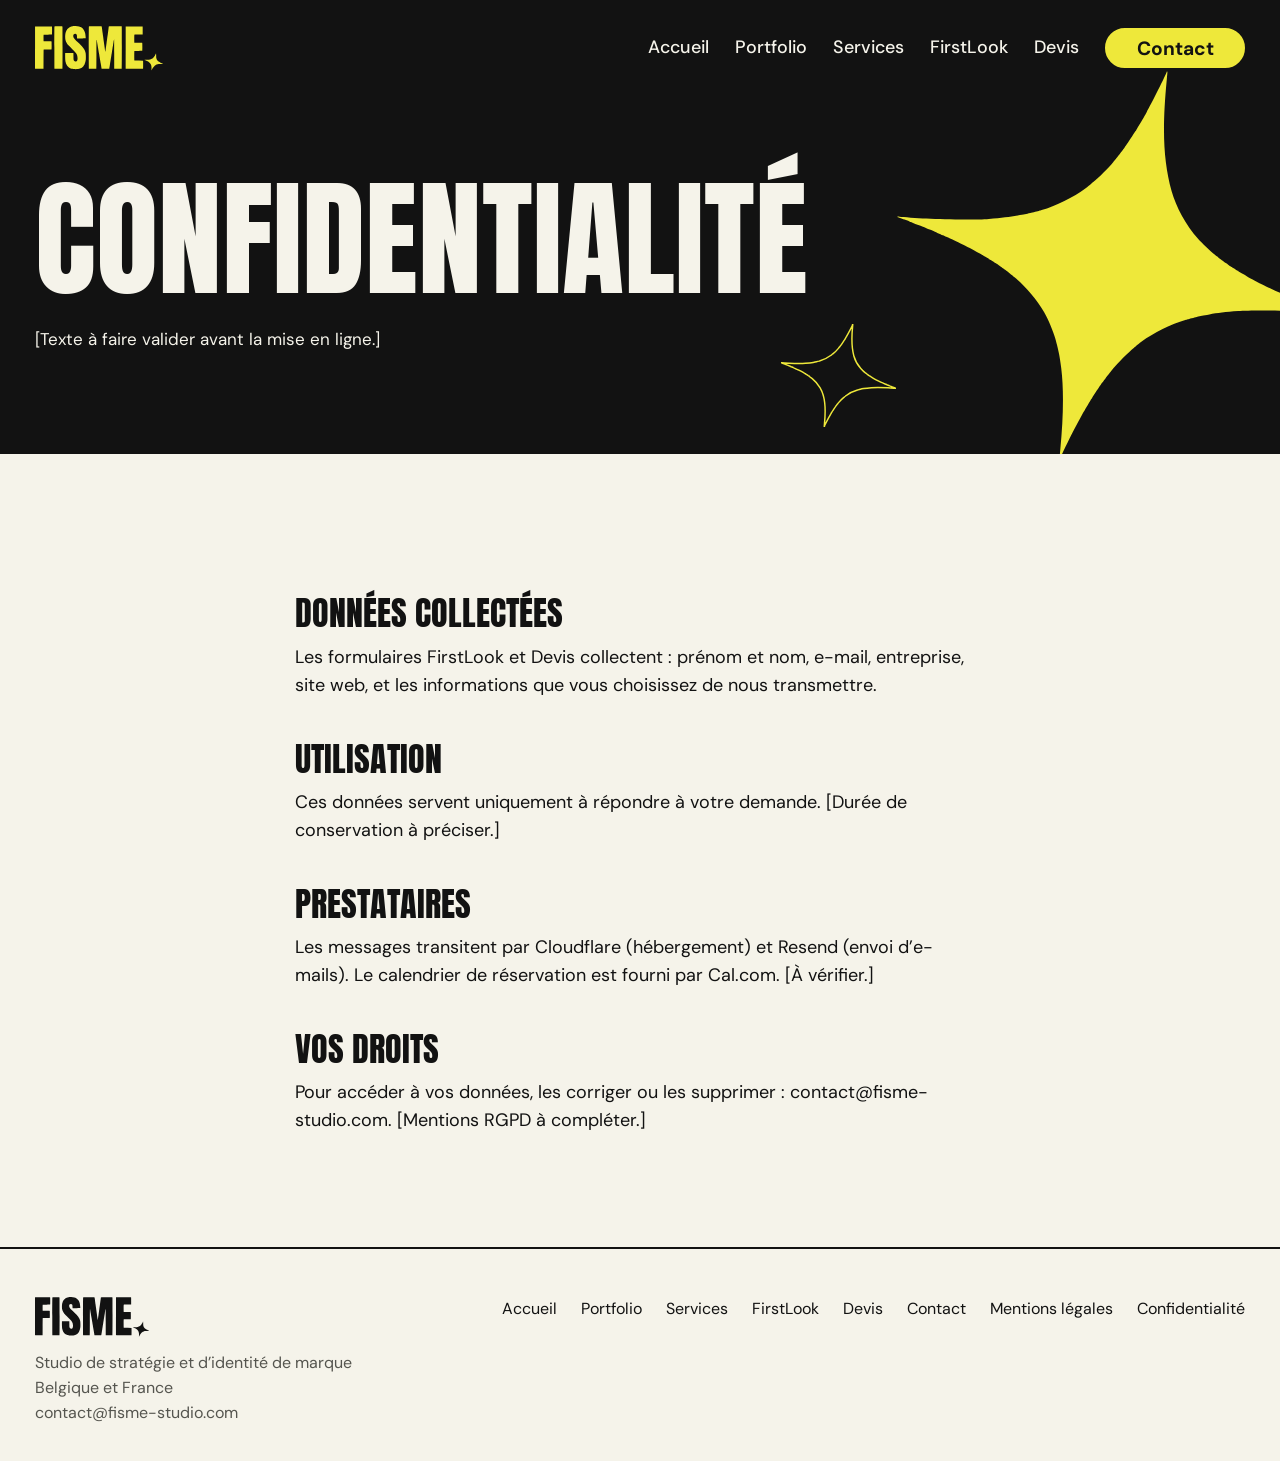
==== confidentialite.html @ 449c0d1a "force" ====
<!doctype html>
<html lang="fr">
<head>
<meta charset="utf-8">
<meta name="viewport" content="width=device-width, initial-scale=1">
<title>Confidentialité · FISME STUDIO</title>
<meta name="description" content="Politique de confidentialité de FISME STUDIO.">
<meta property="og:title" content="Confidentialité · FISME STUDIO"><meta property="og:description" content="Politique de confidentialité de FISME STUDIO."><meta property="og:type" content="website">
<link rel="icon" href="assets/star.svg" type="image/svg+xml">
<link rel="preconnect" href="https://fonts.googleapis.com"><link rel="preconnect" href="https://fonts.gstatic.com" crossorigin>
<link rel="stylesheet" href="https://fonts.googleapis.com/css2?family=Anton&family=DM+Sans:wght@400;500;700&display=swap">
<link rel="stylesheet" href="assets/styles.css">
<script>document.documentElement.className+=' js'</script>
</head>
<body class="">
<header class="ph"><img class="deco" src="assets/star.svg" alt=""><img class="deco deco2" src="assets/star-outline.svg" alt=""><div class="wrap"><nav aria-label="Navigation principale"><a href="index.html" aria-label="FISME, accueil"><svg class="lg" viewBox="0 0 362 126" role="img" aria-label="FISME" fill="currentColor"><path d="M121.0 121.1C129.3 120.2 135.2 116.2 138.7 109.3C138.8 109.1 139.1 108.5 139.3 108.1C140.2 106.5 141.4 102.8 141.9 100.2C143.1 94.3 143.1 94.1 143.1 86.4C143.1 78.2 142.7 75.7 140.9 70.9C140.5 69.9 140.2 68.9 140.1 68.6C140.0 68.3 139.7 67.8 139.5 67.5C139.2 67.1 139.0 66.7 139.0 66.5C139.0 66.0 136.1 61.8 134.2 59.6C132.3 57.3 125.6 50.6 120.6 45.9C113.4 39.1 109.0 34.3 109.0 33.0C109.0 32.9 108.8 32.4 108.5 32.0C107.3 29.7 107.3 25.5 108.7 23.9C111.0 21.1 115.8 21.3 117.4 24.3C117.9 25.3 117.9 25.8 118.1 30.1C118.2 33.4 118.4 34.9 118.6 35.1C119.1 35.4 142.2 35.2 142.5 34.8C143.0 34.4 142.0 24.7 141.1 20.7C140.3 16.8 138.1 12.0 136.3 9.6C134.5 7.2 129.3 3.0 128.3 3.0C128.1 3.0 127.6 2.8 127.1 2.5C126.6 2.2 126.0 2.0 125.8 2.0C125.6 2.0 124.9 1.8 124.1 1.5C119.2 -0.1 111.0 -0.5 105.6 0.6C103.8 0.9 101.9 1.4 101.5 1.6C101.0 1.8 100.0 2.2 99.3 2.5C98.5 2.8 97.6 3.2 97.3 3.5C96.9 3.7 96.2 4.2 95.6 4.6C93.9 5.7 91.6 7.9 90.6 9.4C90.1 10.2 89.6 10.9 89.5 11.0C89.1 11.3 87.3 15.2 87.0 16.4C86.8 17.1 86.6 17.7 86.5 17.9C86.4 18.0 86.0 19.6 85.6 21.4C84.6 26.2 84.6 34.9 85.6 38.6C86.2 41.1 87.2 43.9 87.8 45.1C88.2 45.9 88.6 46.5 88.9 47.3C89.1 47.6 89.4 48.1 89.6 48.3C89.8 48.4 90.0 48.7 90.0 48.9C90.0 49.2 92.2 52.2 94.1 54.4C94.8 55.2 99.7 60.1 104.9 65.4C113.8 74.3 117.0 77.9 117.0 79.0C117.0 79.2 117.2 79.7 117.5 80.0C117.8 80.3 118.0 80.8 118.0 81.1C118.0 81.3 118.2 81.8 118.4 82.2C118.8 83.2 119.8 89.1 119.7 91.2C119.7 95.0 118.5 98.4 117.0 99.0C113.8 100.2 111.6 99.8 110.0 97.7C108.4 95.6 108.2 94.3 108.2 84.9C108.2 80.3 108.2 76.5 108.0 76.3C107.9 76.1 105.4 76.0 96.4 76.1L84.9 76.1L84.8 82.4C84.7 92.6 85.2 98.6 86.5 102.6C86.8 103.5 87.0 104.3 87.0 104.6C87.0 104.8 87.2 105.4 87.5 105.9C87.8 106.4 88.0 107.0 88.0 107.1C88.0 107.4 88.8 108.9 90.1 111.1C91.1 112.6 94.0 115.7 95.4 116.5C95.9 116.8 96.6 117.3 96.9 117.5C97.2 117.7 98.0 118.2 98.8 118.5C99.5 118.8 100.6 119.3 101.1 119.5C101.7 119.8 102.7 120.0 103.4 120.1C104.2 120.2 104.8 120.4 104.9 120.5C104.9 120.6 106.1 120.8 107.4 121.0C108.8 121.1 110.2 121.3 110.6 121.3C112.5 121.6 118.4 121.5 121.0 121.1ZM24.0 93.6C24.1 78.9 24.2 66.7 24.3 66.6C24.5 66.3 26.9 66.2 35.0 66.2C41.2 66.2 45.7 66.2 46.1 66.0C46.8 65.8 46.8 65.8 46.8 55.0C46.8 44.6 46.7 44.2 46.3 43.8C45.8 43.3 45.4 43.2 35.2 43.2C27.3 43.2 24.5 43.2 24.3 43.0C23.9 42.6 23.9 25.5 24.3 24.7C24.5 24.3 24.9 24.3 35.8 24.3C43.1 24.3 47.2 24.2 47.5 24.0C48.0 23.7 48.0 23.4 48.0 12.6C48.0 3.6 47.9 1.5 47.7 1.3C47.4 1.1 41.0 1.0 23.7 1.1L0.1 1.1L0.1 60.2C0.0 92.8 0.0 119.6 0.1 119.9C0.3 120.5 0.3 120.5 12.1 120.4L23.9 120.4L24.0 93.6ZM77.2 120.2C77.4 120.0 77.5 106.4 77.5 60.7C77.5 2.4 77.5 1.5 77.0 1.3C76.4 0.9 55.6 0.9 55.0 1.3C54.5 1.5 54.5 2.4 54.5 60.7C54.5 106.4 54.6 120.0 54.8 120.2C55.2 120.6 76.8 120.6 77.2 120.2ZM172.5 120.2C172.7 119.9 172.8 108.6 172.8 79.6C172.9 38.6 172.9 37.2 173.7 39.4C173.9 39.7 174.0 40.5 174.0 41.1C174.0 41.7 174.2 43.0 174.4 44.1C174.6 45.2 174.8 46.5 174.9 47.0C175.0 47.5 175.2 49.1 175.5 50.5C175.9 53.0 176.5 56.0 177.5 62.3C178.9 70.5 179.8 75.7 180.5 79.6C180.8 81.0 181.0 82.8 181.1 83.6C181.2 84.5 181.4 85.5 181.5 85.9C181.6 86.3 181.9 87.8 182.1 89.2C182.6 92.7 182.9 94.6 183.5 97.6C183.8 99.0 184.0 100.5 184.1 101.0C184.1 101.5 184.4 102.8 184.6 104.0C184.8 105.2 185.2 107.5 185.5 109.2C185.8 111.0 186.2 113.6 186.5 115.1C186.8 116.6 187.0 118.2 187.0 118.7C187.0 120.5 186.8 120.5 198.2 120.5C209.6 120.5 208.8 120.6 209.1 118.6C209.3 117.4 209.7 114.9 210.4 110.8C210.6 109.6 210.9 107.5 211.1 106.1C211.3 104.8 211.7 102.3 212.0 100.6C212.3 99.0 212.6 96.5 212.9 95.1C213.3 92.5 213.7 89.5 214.5 85.1C214.8 83.6 215.1 81.5 215.2 80.5C215.4 79.5 215.7 77.3 216.0 75.8C216.2 74.2 216.6 71.6 216.8 70.1C217.1 68.6 217.4 66.9 217.5 66.4C217.6 65.8 217.8 64.7 217.9 64.0C218.0 63.2 218.2 61.4 218.5 60.0C218.8 58.6 219.1 56.5 219.3 55.5C219.4 54.5 219.7 52.5 219.9 51.1C220.1 49.8 220.3 48.2 220.5 47.6C220.6 47.1 220.8 45.5 221.0 44.1C221.2 42.8 221.4 41.5 221.5 41.3C221.6 41.0 221.8 40.1 222.0 39.1C222.2 38.1 222.4 37.3 222.5 37.3C222.7 37.2 222.8 55.8 222.8 78.6C222.8 110.4 222.8 120.0 223.0 120.2C223.5 120.6 243.5 120.6 243.9 120.2C244.4 119.8 244.4 1.7 244.0 1.3C243.7 1.1 239.4 1.0 226.0 1.0C205.5 1.0 207.7 0.6 207.2 4.3C207.1 5.4 206.8 7.5 206.6 8.9C206.4 10.2 206.2 12.3 206.0 13.5C205.9 14.7 205.6 16.3 205.5 17.1C205.3 17.9 205.1 19.9 204.9 21.5C204.7 23.1 204.4 25.2 204.3 26.2C203.7 30.2 203.1 34.0 202.7 37.0C202.6 38.2 202.3 40.6 202.0 42.5C201.7 44.4 201.4 46.8 201.3 47.9C201.1 49.0 200.9 50.7 200.7 51.8C200.6 52.8 200.3 54.9 200.1 56.4C199.9 57.9 199.7 59.7 199.5 60.4C199.4 61.1 199.1 62.7 199.0 64.1C198.7 66.9 198.1 71.0 197.8 71.6C197.4 72.7 197.0 71.6 197.0 69.5C197.0 68.7 196.9 67.6 196.8 66.9C196.6 66.2 196.4 64.6 196.3 63.4C196.1 62.1 195.8 60.0 195.6 58.7C195.4 57.4 195.1 55.1 194.9 53.6C194.1 47.6 194.0 46.5 193.5 43.5C193.1 40.6 192.9 39.3 192.2 34.1C192.1 33.0 191.8 30.7 191.5 29.0C191.2 27.3 190.9 25.0 190.8 23.9C190.1 18.4 189.9 17.4 189.5 14.6C189.2 13.0 189.0 10.7 188.9 9.6C188.8 8.5 188.6 7.4 188.5 7.1C188.4 6.8 188.2 5.5 188.1 4.2C187.8 0.6 189.9 1.0 169.5 1.0C159.9 1.0 151.9 1.1 151.6 1.2C151.1 1.4 151.0 119.7 151.6 120.2C152.0 120.7 172.1 120.6 172.5 120.2ZM304.0 120.2C304.2 119.9 304.2 116.7 304.2 108.6L304.1 97.4L292.0 97.2C285.3 97.2 279.7 97.0 279.6 96.9C279.1 96.6 279.1 70.7 279.6 70.3C279.8 70.1 282.6 70.0 290.6 70.0C298.7 70.0 301.5 69.9 301.7 69.7C302.1 69.3 302.1 48.5 301.7 47.7C301.5 47.3 301.1 47.2 290.7 47.2C282.6 47.2 279.8 47.2 279.6 47.0C279.1 46.5 279.1 24.6 279.6 24.3C279.7 24.2 285.1 24.1 291.4 24.0L302.9 23.9L302.9 12.7C303.0 3.5 302.9 1.5 302.7 1.3C302.4 1.1 296.1 1.0 278.7 1.1L255.1 1.1L255.1 60.2C255.0 92.8 255.0 119.6 255.1 119.9C255.3 120.5 255.3 120.5 279.5 120.5C299.6 120.5 303.7 120.4 304.0 120.2Z"/><path class="pt" d="M327.8 124.2C327.8 124.0 328.0 123.6 328.4 123.3C328.7 123.0 329.0 122.6 329.0 122.5C329.0 122.2 331.2 118.3 331.5 118.0C331.6 117.9 332.0 117.3 332.5 116.5C333.6 114.7 337.6 110.7 338.9 110.1C339.4 109.8 340.1 109.5 340.4 109.3C341.8 108.5 343.0 108.1 344.0 107.9C344.6 107.8 345.6 107.6 346.2 107.3C347.1 107.1 348.7 107.0 353.5 107.0C361.3 107.0 361.8 106.8 358.1 105.6C356.9 105.2 355.6 104.7 355.3 104.4C355.0 104.2 354.5 104.0 354.3 104.0C354.1 104.0 353.7 103.8 353.3 103.5C353.0 103.2 352.5 103.0 352.4 103.0C352.0 103.0 351.4 102.6 348.9 100.9C346.1 99.1 342.0 94.2 342.0 92.8C342.0 92.6 341.8 91.8 341.5 90.9C341.0 89.5 340.9 88.8 340.9 83.4C340.8 79.2 340.7 77.4 340.5 77.3C340.4 77.3 340.2 77.4 340.1 77.7C339.8 78.6 337.8 82.8 337.5 83.0C337.4 83.1 337.0 83.8 336.5 84.6C336.1 85.4 335.6 86.0 335.5 86.0C335.4 86.0 335.2 86.2 335.1 86.4C334.8 87.3 330.0 92.0 329.4 92.0C329.3 92.0 328.9 92.2 328.6 92.4C327.7 93.0 326.7 93.4 324.0 94.2C322.0 94.8 321.4 94.8 315.1 95.0C309.4 95.1 308.4 95.2 308.4 95.5C308.4 95.7 308.7 95.9 309.3 96.0C309.7 96.1 310.5 96.3 310.9 96.5C311.3 96.8 312.4 97.3 313.4 97.6C314.4 98.0 315.4 98.5 315.5 98.7C315.7 98.8 316.0 99.0 316.2 99.0C316.5 99.0 316.9 99.2 317.1 99.5C317.4 99.8 317.7 100.0 317.8 100.0C318.9 100.0 324.1 104.8 325.1 106.9C325.3 107.1 325.5 107.6 325.7 107.9C327.1 110.4 327.9 115.0 327.7 119.8C327.6 121.8 327.5 123.6 327.4 123.9C327.3 124.3 327.3 124.5 327.5 124.5C327.6 124.5 327.8 124.4 327.8 124.2Z"/></svg></a><button class="mb" aria-expanded="false" aria-controls="mn">Menu</button><ul id="mn"><li><a href="index.html">Accueil</a></li><li><a href="portfolio.html">Portfolio</a></li><li><a href="services.html">Services</a></li><li><a href="firstlook.html">FirstLook</a></li><li><a href="devis.html">Devis</a></li><li><a class="btn" href="contact.html">Contact</a></li></ul></nav><h1>Confidentialité</h1><p class="lead">[Texte à faire valider avant la mise en ligne.]</p></div></header><main><section class="s"><div class="wrap prose"><h2>Données collectées</h2><p>Les formulaires FirstLook et Devis collectent : prénom et nom, e-mail, entreprise, site web, et les informations que vous choisissez de nous transmettre.</p><h2>Utilisation</h2><p>Ces données servent uniquement à répondre à votre demande. [Durée de conservation à préciser.]</p><h2>Prestataires</h2><p>Les messages transitent par Cloudflare (hébergement) et Resend (envoi d’e-mails). Le calendrier de réservation est fourni par Cal.com. [À vérifier.]</p><h2>Vos droits</h2><p>Pour accéder à vos données, les corriger ou les supprimer : contact@fisme-studio.com. [Mentions RGPD à compléter.]</p></div></section></main>
<footer><div class="wrap"><div class="fr"><div><svg class="lg" viewBox="0 0 362 126" role="img" aria-label="FISME" fill="currentColor"><path d="M121.0 121.1C129.3 120.2 135.2 116.2 138.7 109.3C138.8 109.1 139.1 108.5 139.3 108.1C140.2 106.5 141.4 102.8 141.9 100.2C143.1 94.3 143.1 94.1 143.1 86.4C143.1 78.2 142.7 75.7 140.9 70.9C140.5 69.9 140.2 68.9 140.1 68.6C140.0 68.3 139.7 67.8 139.5 67.5C139.2 67.1 139.0 66.7 139.0 66.5C139.0 66.0 136.1 61.8 134.2 59.6C132.3 57.3 125.6 50.6 120.6 45.9C113.4 39.1 109.0 34.3 109.0 33.0C109.0 32.9 108.8 32.4 108.5 32.0C107.3 29.7 107.3 25.5 108.7 23.9C111.0 21.1 115.8 21.3 117.4 24.3C117.9 25.3 117.9 25.8 118.1 30.1C118.2 33.4 118.4 34.9 118.6 35.1C119.1 35.4 142.2 35.2 142.5 34.8C143.0 34.4 142.0 24.7 141.1 20.7C140.3 16.8 138.1 12.0 136.3 9.6C134.5 7.2 129.3 3.0 128.3 3.0C128.1 3.0 127.6 2.8 127.1 2.5C126.6 2.2 126.0 2.0 125.8 2.0C125.6 2.0 124.9 1.8 124.1 1.5C119.2 -0.1 111.0 -0.5 105.6 0.6C103.8 0.9 101.9 1.4 101.5 1.6C101.0 1.8 100.0 2.2 99.3 2.5C98.5 2.8 97.6 3.2 97.3 3.5C96.9 3.7 96.2 4.2 95.6 4.6C93.9 5.7 91.6 7.9 90.6 9.4C90.1 10.2 89.6 10.9 89.5 11.0C89.1 11.3 87.3 15.2 87.0 16.4C86.8 17.1 86.6 17.7 86.5 17.9C86.4 18.0 86.0 19.6 85.6 21.4C84.6 26.2 84.6 34.9 85.6 38.6C86.2 41.1 87.2 43.9 87.8 45.1C88.2 45.9 88.6 46.5 88.9 47.3C89.1 47.6 89.4 48.1 89.6 48.3C89.8 48.4 90.0 48.7 90.0 48.9C90.0 49.2 92.2 52.2 94.1 54.4C94.8 55.2 99.7 60.1 104.9 65.4C113.8 74.3 117.0 77.9 117.0 79.0C117.0 79.2 117.2 79.7 117.5 80.0C117.8 80.3 118.0 80.8 118.0 81.1C118.0 81.3 118.2 81.8 118.4 82.2C118.8 83.2 119.8 89.1 119.7 91.2C119.7 95.0 118.5 98.4 117.0 99.0C113.8 100.2 111.6 99.8 110.0 97.7C108.4 95.6 108.2 94.3 108.2 84.9C108.2 80.3 108.2 76.5 108.0 76.3C107.9 76.1 105.4 76.0 96.4 76.1L84.9 76.1L84.8 82.4C84.7 92.6 85.2 98.6 86.5 102.6C86.8 103.5 87.0 104.3 87.0 104.6C87.0 104.8 87.2 105.4 87.5 105.9C87.8 106.4 88.0 107.0 88.0 107.1C88.0 107.4 88.8 108.9 90.1 111.1C91.1 112.6 94.0 115.7 95.4 116.5C95.9 116.8 96.6 117.3 96.9 117.5C97.2 117.7 98.0 118.2 98.8 118.5C99.5 118.8 100.6 119.3 101.1 119.5C101.7 119.8 102.7 120.0 103.4 120.1C104.2 120.2 104.8 120.4 104.9 120.5C104.9 120.6 106.1 120.8 107.4 121.0C108.8 121.1 110.2 121.3 110.6 121.3C112.5 121.6 118.4 121.5 121.0 121.1ZM24.0 93.6C24.1 78.9 24.2 66.7 24.3 66.6C24.5 66.3 26.9 66.2 35.0 66.2C41.2 66.2 45.7 66.2 46.1 66.0C46.8 65.8 46.8 65.8 46.8 55.0C46.8 44.6 46.7 44.2 46.3 43.8C45.8 43.3 45.4 43.2 35.2 43.2C27.3 43.2 24.5 43.2 24.3 43.0C23.9 42.6 23.9 25.5 24.3 24.7C24.5 24.3 24.9 24.3 35.8 24.3C43.1 24.3 47.2 24.2 47.5 24.0C48.0 23.7 48.0 23.4 48.0 12.6C48.0 3.6 47.9 1.5 47.7 1.3C47.4 1.1 41.0 1.0 23.7 1.1L0.1 1.1L0.1 60.2C0.0 92.8 0.0 119.6 0.1 119.9C0.3 120.5 0.3 120.5 12.1 120.4L23.9 120.4L24.0 93.6ZM77.2 120.2C77.4 120.0 77.5 106.4 77.5 60.7C77.5 2.4 77.5 1.5 77.0 1.3C76.4 0.9 55.6 0.9 55.0 1.3C54.5 1.5 54.5 2.4 54.5 60.7C54.5 106.4 54.6 120.0 54.8 120.2C55.2 120.6 76.8 120.6 77.2 120.2ZM172.5 120.2C172.7 119.9 172.8 108.6 172.8 79.6C172.9 38.6 172.9 37.2 173.7 39.4C173.9 39.7 174.0 40.5 174.0 41.1C174.0 41.7 174.2 43.0 174.4 44.1C174.6 45.2 174.8 46.5 174.9 47.0C175.0 47.5 175.2 49.1 175.5 50.5C175.9 53.0 176.5 56.0 177.5 62.3C178.9 70.5 179.8 75.7 180.5 79.6C180.8 81.0 181.0 82.8 181.1 83.6C181.2 84.5 181.4 85.5 181.5 85.9C181.6 86.3 181.9 87.8 182.1 89.2C182.6 92.7 182.9 94.6 183.5 97.6C183.8 99.0 184.0 100.5 184.1 101.0C184.1 101.5 184.4 102.8 184.6 104.0C184.8 105.2 185.2 107.5 185.5 109.2C185.8 111.0 186.2 113.6 186.5 115.1C186.8 116.6 187.0 118.2 187.0 118.7C187.0 120.5 186.8 120.5 198.2 120.5C209.6 120.5 208.8 120.6 209.1 118.6C209.3 117.4 209.7 114.9 210.4 110.8C210.6 109.6 210.9 107.5 211.1 106.1C211.3 104.8 211.7 102.3 212.0 100.6C212.3 99.0 212.6 96.5 212.9 95.1C213.3 92.5 213.7 89.5 214.5 85.1C214.8 83.6 215.1 81.5 215.2 80.5C215.4 79.5 215.7 77.3 216.0 75.8C216.2 74.2 216.6 71.6 216.8 70.1C217.1 68.6 217.4 66.9 217.5 66.4C217.6 65.8 217.8 64.7 217.9 64.0C218.0 63.2 218.2 61.4 218.5 60.0C218.8 58.6 219.1 56.5 219.3 55.5C219.4 54.5 219.7 52.5 219.9 51.1C220.1 49.8 220.3 48.2 220.5 47.6C220.6 47.1 220.8 45.5 221.0 44.1C221.2 42.8 221.4 41.5 221.5 41.3C221.6 41.0 221.8 40.1 222.0 39.1C222.2 38.1 222.4 37.3 222.5 37.3C222.7 37.2 222.8 55.8 222.8 78.6C222.8 110.4 222.8 120.0 223.0 120.2C223.5 120.6 243.5 120.6 243.9 120.2C244.4 119.8 244.4 1.7 244.0 1.3C243.7 1.1 239.4 1.0 226.0 1.0C205.5 1.0 207.7 0.6 207.2 4.3C207.1 5.4 206.8 7.5 206.6 8.9C206.4 10.2 206.2 12.3 206.0 13.5C205.9 14.7 205.6 16.3 205.5 17.1C205.3 17.9 205.1 19.9 204.9 21.5C204.7 23.1 204.4 25.2 204.3 26.2C203.7 30.2 203.1 34.0 202.7 37.0C202.6 38.2 202.3 40.6 202.0 42.5C201.7 44.4 201.4 46.8 201.3 47.9C201.1 49.0 200.9 50.7 200.7 51.8C200.6 52.8 200.3 54.9 200.1 56.4C199.9 57.9 199.7 59.7 199.5 60.4C199.4 61.1 199.1 62.7 199.0 64.1C198.7 66.9 198.1 71.0 197.8 71.6C197.4 72.7 197.0 71.6 197.0 69.5C197.0 68.7 196.9 67.6 196.8 66.9C196.6 66.2 196.4 64.6 196.3 63.4C196.1 62.1 195.8 60.0 195.6 58.7C195.4 57.4 195.1 55.1 194.9 53.6C194.1 47.6 194.0 46.5 193.5 43.5C193.1 40.6 192.9 39.3 192.2 34.1C192.1 33.0 191.8 30.7 191.5 29.0C191.2 27.3 190.9 25.0 190.8 23.9C190.1 18.4 189.9 17.4 189.5 14.6C189.2 13.0 189.0 10.7 188.9 9.6C188.8 8.5 188.6 7.4 188.5 7.1C188.4 6.8 188.2 5.5 188.1 4.2C187.8 0.6 189.9 1.0 169.5 1.0C159.9 1.0 151.9 1.1 151.6 1.2C151.1 1.4 151.0 119.7 151.6 120.2C152.0 120.7 172.1 120.6 172.5 120.2ZM304.0 120.2C304.2 119.9 304.2 116.7 304.2 108.6L304.1 97.4L292.0 97.2C285.3 97.2 279.7 97.0 279.6 96.9C279.1 96.6 279.1 70.7 279.6 70.3C279.8 70.1 282.6 70.0 290.6 70.0C298.7 70.0 301.5 69.9 301.7 69.7C302.1 69.3 302.1 48.5 301.7 47.7C301.5 47.3 301.1 47.2 290.7 47.2C282.6 47.2 279.8 47.2 279.6 47.0C279.1 46.5 279.1 24.6 279.6 24.3C279.7 24.2 285.1 24.1 291.4 24.0L302.9 23.9L302.9 12.7C303.0 3.5 302.9 1.5 302.7 1.3C302.4 1.1 296.1 1.0 278.7 1.1L255.1 1.1L255.1 60.2C255.0 92.8 255.0 119.6 255.1 119.9C255.3 120.5 255.3 120.5 279.5 120.5C299.6 120.5 303.7 120.4 304.0 120.2Z"/><path class="pt" d="M327.8 124.2C327.8 124.0 328.0 123.6 328.4 123.3C328.7 123.0 329.0 122.6 329.0 122.5C329.0 122.2 331.2 118.3 331.5 118.0C331.6 117.9 332.0 117.3 332.5 116.5C333.6 114.7 337.6 110.7 338.9 110.1C339.4 109.8 340.1 109.5 340.4 109.3C341.8 108.5 343.0 108.1 344.0 107.9C344.6 107.8 345.6 107.6 346.2 107.3C347.1 107.1 348.7 107.0 353.5 107.0C361.3 107.0 361.8 106.8 358.1 105.6C356.9 105.2 355.6 104.7 355.3 104.4C355.0 104.2 354.5 104.0 354.3 104.0C354.1 104.0 353.7 103.8 353.3 103.5C353.0 103.2 352.5 103.0 352.4 103.0C352.0 103.0 351.4 102.6 348.9 100.9C346.1 99.1 342.0 94.2 342.0 92.8C342.0 92.6 341.8 91.8 341.5 90.9C341.0 89.5 340.9 88.8 340.9 83.4C340.8 79.2 340.7 77.4 340.5 77.3C340.4 77.3 340.2 77.4 340.1 77.7C339.8 78.6 337.8 82.8 337.5 83.0C337.4 83.1 337.0 83.8 336.5 84.6C336.1 85.4 335.6 86.0 335.5 86.0C335.4 86.0 335.2 86.2 335.1 86.4C334.8 87.3 330.0 92.0 329.4 92.0C329.3 92.0 328.9 92.2 328.6 92.4C327.7 93.0 326.7 93.4 324.0 94.2C322.0 94.8 321.4 94.8 315.1 95.0C309.4 95.1 308.4 95.2 308.4 95.5C308.4 95.7 308.7 95.9 309.3 96.0C309.7 96.1 310.5 96.3 310.9 96.5C311.3 96.8 312.4 97.3 313.4 97.6C314.4 98.0 315.4 98.5 315.5 98.7C315.7 98.8 316.0 99.0 316.2 99.0C316.5 99.0 316.9 99.2 317.1 99.5C317.4 99.8 317.7 100.0 317.8 100.0C318.9 100.0 324.1 104.8 325.1 106.9C325.3 107.1 325.5 107.6 325.7 107.9C327.1 110.4 327.9 115.0 327.7 119.8C327.6 121.8 327.5 123.6 327.4 123.9C327.3 124.3 327.3 124.5 327.5 124.5C327.6 124.5 327.8 124.4 327.8 124.2Z"/></svg><p class="mut" style="margin:14px 0 0">Studio de stratégie et d’identité de marque<br>Belgique et France<br><a href="mailto:contact@fisme-studio.com">contact@fisme-studio.com</a></p></div>
<ul><li><a href="index.html">Accueil</a></li><li><a href="portfolio.html">Portfolio</a></li><li><a href="services.html">Services</a></li><li><a href="firstlook.html">FirstLook</a></li><li><a href="devis.html">Devis</a></li><li><a href="contact.html">Contact</a></li><li><a href="mentions-legales.html">Mentions légales</a></li><li><a href="confidentialite.html">Confidentialité</a></li></ul></div></div></footer>
<script src="assets/main.js" defer></script>
</body>
</html>
---- assets/styles.css ----
/* FISME STUDIO — styles partagés. Couleurs et tailles : variables ci-dessous. */
:root{--bg:#F5F3EA;--fg:#121212;--ac:#EEE83A;--ink:#121212;--mut:#55554F;--card:#ECE9DD;--line:#121212;--pad:clamp(20px,2.7vw,38px);box-sizing:border-box}
@media (prefers-color-scheme:dark){:root{--bg:#121212;--fg:#F5F3EA;--mut:#B8B8B0;--card:#1D1D1D;--line:#F5F3EA}}
html{scroll-behavior:smooth}
*,*::before,*::after{box-sizing:inherit}
[hidden]{display:none!important}
body{margin:0;background:var(--bg);color:var(--fg);font:400 18px/1.55 'DM Sans',system-ui,sans-serif}
h1,h2,h3{font-family:'Anton',Impact,sans-serif;font-weight:400;text-transform:uppercase;margin:0;line-height:1.1}
a{color:inherit}
:focus-visible{outline:3px solid var(--fg);outline-offset:3px}
.ph :focus-visible,.hero :focus-visible{outline-color:#EEE83A}
.wrap{max-width:1440px;margin:0 auto;padding:0 var(--pad);position:relative;z-index:2}
.lg{display:block;height:clamp(34px,3.5vw,50px);width:auto}
.lg .pt{transform-box:fill-box;transform-origin:center;transition:transform .5s}
a:hover .lg .pt{transform:rotate(90deg) scale(1.15)}
.hero,.ph{background:#121212;color:#F5F3EA;position:relative;overflow:hidden}
.hero{min-height:100svh;padding-bottom:70px}
.ph{padding-bottom:clamp(50px,8vw,110px)}
.hero .lg,.ph .lg{color:#EEE83A}
nav{display:flex;justify-content:space-between;align-items:center;padding:26px 0;position:relative;z-index:5}
nav ul{display:flex;gap:26px;list-style:none;margin:0;padding:0;font:500 clamp(16px,1.4vw,20px)/1 'DM Sans',sans-serif;align-items:center}
nav a{text-decoration:none}
nav a.on{color:#EEE83A;font-weight:700}
nav a.btn.on{color:#121212}
.mb{display:none;background:#EEE83A;color:#121212;border:0;border-radius:999px;font:700 17px 'DM Sans',sans-serif;padding:10px 24px;cursor:pointer}
.btn{display:inline-flex;align-items:center;justify-content:center;background:var(--ink);color:#EEE83A;border:2px solid var(--ink);border-radius:999px;padding:0 24px;height:42px;font:700 15px 'DM Sans',sans-serif;text-decoration:none;text-transform:uppercase;letter-spacing:.5px;transition:transform .2s;cursor:pointer}
.btn:hover{transform:translateY(-2px) rotate(-1deg)}
.btn.o{background:transparent;color:inherit;border-color:currentColor}
.hero .btn,.ph .btn{background:#EEE83A;color:#121212;border-color:#EEE83A}
.hero .btn.o,.ph .btn.o{background:transparent;color:#EEE83A}
.hero nav .btn,.ph nav .btn{text-transform:none;font-size:clamp(16px,1.5vw,22px);letter-spacing:0;padding:0;width:140px;height:40px}
.stars{position:absolute;inset:0;z-index:1;pointer-events:none;transform:translate3d(var(--px,0),var(--py,0),0);transition:transform .25s ease-out}
.stars img,.deco{position:absolute;display:block}
.big{left:53.2%;top:122px;width:49.6%;animation:fl 9s ease-in-out infinite}
.o1{left:53.7%;top:745px;width:11.1%;animation:sp 16s linear infinite}
.o2{left:81.6%;top:673px;width:11.7%;animation:sp 20s linear infinite reverse}
@keyframes fl{0%,100%{transform:rotate(0) scale(1)}50%{transform:rotate(5deg) scale(1.035)}}
@keyframes sp{to{transform:rotate(360deg)}}
.hero h1{font-size:clamp(46px,7.6vw,120px);line-height:1.085;margin:clamp(36px,6vw,86px) 0 clamp(26px,3.4vw,50px)}
.ln{display:block;overflow:hidden;padding-top:.14em;margin-top:-.14em}
.ln b{font-weight:400;color:#EEE83A}
.lead{font-size:clamp(17px,1.32vw,19px);line-height:1.4;max-width:700px;margin:0 0 50px}
.cta{display:flex;flex-wrap:wrap;gap:20px;margin:0}
.hero .btn{min-width:212px}
.ph h1{font-size:clamp(56px,10vw,150px);line-height:1.02;margin:clamp(36px,6vw,80px) 0 24px;max-width:70%}
.ph .lead{margin:0;max-width:620px}
.deco{right:-4%;top:70px;width:min(34vw,470px);animation:fl 9s ease-in-out infinite;z-index:1}
.deco2{right:30%;top:auto;bottom:6%;width:min(9vw,120px);animation:sp 18s linear infinite}
.band{background:#EEE83A;color:#121212;overflow:hidden;white-space:nowrap;font:400 34px/1 'Anton',Impact,sans-serif;text-transform:uppercase;padding:18px 0}
.band div{display:inline-block;animation:mq 32s linear infinite}
.pl{font:700 1.05em 'DM Sans',sans-serif;font-style:normal;vertical-align:.04em}
@keyframes mq{to{transform:translateX(-50%)}}
section.s{padding:100px 0}
.alt{background:var(--card)}
h2{font-size:clamp(40px,6vw,84px);margin-bottom:36px;max-width:1100px}
.grid{display:grid;grid-template-columns:repeat(auto-fit,minmax(260px,1fr));gap:22px}
.card{background:var(--card);border:2px solid var(--line);border-radius:24px;padding:30px;display:flex;flex-direction:column;gap:14px;align-items:flex-start;transition:background .25s,color .25s,border-color .25s}
.alt .card{background:var(--bg)}
.card.f,.alt .card.f{background:var(--ac);color:#121212;border-color:var(--ac)}
.card.f:hover,.alt .card.f:hover,.pcard:hover{background:#fff;color:#121212;border-color:#121212}
.card h3{font-size:34px}
.card p,.card ul{margin:0}
.card ul{padding-left:20px}
.card .btn{margin-top:auto}
.mut{color:var(--mut)}
.lead2{max-width:680px;font-size:22px;margin:0 0 36px}
.pcard{display:flex;flex-direction:column;gap:14px;background:var(--card);border:2px solid var(--line);border-radius:24px;padding:22px 22px 28px;text-decoration:none;transition:background .25s,color .25s,border-color .25s}
.pcard .shape{height:240px;border-radius:16px;background:#EEE83A;display:flex;align-items:center;justify-content:center;overflow:hidden}
.pcard .shape img{width:44%}
.pcard h3{font-size:34px}
.pcard p{margin:0}
.tag{align-self:flex-start;border:2px solid currentColor;border-radius:999px;padding:3px 14px;font-weight:700;font-size:15px}
.fl{display:grid;grid-template-columns:1fr 1.25fr;gap:56px;align-items:center}
.pages{display:grid;grid-template-columns:repeat(2,1fr);gap:16px}
.pg{border-radius:18px;padding:22px;min-height:230px;display:flex;flex-direction:column;justify-content:space-between;gap:14px;border:2px solid #121212;transition:transform .3s}
.pg:nth-child(odd){transform:rotate(-1.5deg)}.pg:nth-child(even){transform:rotate(1.5deg)}
.pg:hover{transform:rotate(0) translateY(-4px)}
.pg h3{font-size:30px}.pg p{margin:0;font-size:16px;line-height:1.4}
.pg.k{background:#121212;color:#F5F3EA;border-color:#121212}.pg.k h3{color:#EEE83A}
.pg.y{background:#EEE83A;color:#121212}.pg.w{background:#fff;color:#121212}
.pg img{width:64px}
.two{display:grid;grid-template-columns:1fr 1fr;gap:56px;align-items:start}
.sv{padding:80px 0;border-bottom:2px solid var(--line)}
.sv:last-of-type{border-bottom:0}
.sv h2{margin-bottom:20px}.sv h3{font-size:26px;margin:22px 0 6px}
.sv .cta{margin-top:26px}
.facts{display:grid;grid-template-columns:repeat(auto-fit,minmax(200px,1fr));gap:22px;margin:0 0 60px}
.facts div{border-top:2px solid var(--line);padding-top:12px}.facts b{display:block;font:400 22px 'Anton',Impact,sans-serif;text-transform:uppercase}
.cs{padding:56px 0;border-top:2px solid var(--line);display:grid;grid-template-columns:1fr 2fr;gap:40px}
.cs h2{font-size:clamp(34px,4vw,56px);margin:0}.cs p{margin:0 0 14px;max-width:680px}
.vis{height:clamp(260px,42vw,560px);background:#EEE83A;border-radius:24px;display:flex;align-items:center;justify-content:center;overflow:hidden;margin-bottom:20px}
.vis img{height:78%}
.sws{display:flex;gap:14px;flex-wrap:wrap}.sws span{width:110px;height:110px;border-radius:18px;border:2px solid var(--line)}
.apps{display:grid;grid-template-columns:repeat(auto-fit,minmax(220px,1fr));gap:16px}.apps div{height:220px;border-radius:18px;border:2px dashed var(--line);display:flex;align-items:center;justify-content:center;color:var(--mut);padding:16px;text-align:center}
.pn{display:flex;justify-content:space-between;flex-wrap:wrap;gap:16px;padding-top:40px;border-top:2px solid var(--line)}
form{display:flex;flex-direction:column;gap:22px;max-width:720px}
label,legend{font-weight:700;display:block;margin-bottom:6px;padding:0}
fieldset{border:0;padding:0;margin:0}
input[type=text],input[type=email],input[type=url],textarea{width:100%;font:400 18px 'DM Sans',sans-serif;color:var(--fg);background:var(--bg);border:2px solid var(--line);border-radius:14px;padding:13px 16px}
textarea{min-height:150px;resize:vertical}
.opts{display:flex;flex-wrap:wrap;gap:12px;position:relative}
.opts input{position:absolute;opacity:0;pointer-events:none}
.opts label{margin:0;border:2px solid var(--line);border-radius:999px;padding:10px 22px;cursor:pointer;transition:background .2s}
.opts label:hover{background:var(--card)}
.opts input:checked+label{background:#EEE83A;color:#121212;border-color:#EEE83A}
.opts input:focus-visible+label{outline:3px solid var(--fg);outline-offset:3px}
.trap{position:absolute;left:-9999px;height:0;overflow:hidden}
.msg{padding:16px 20px;border-radius:14px;border:2px solid var(--line);font-weight:700;max-width:720px}
.msg.ok{background:#EEE83A;color:#121212;border-color:#EEE83A}
.msg.err{border-style:dashed}
.hint{font-size:15px;color:var(--mut);margin:6px 0 0}
.contact{background:#EEE83A;color:#121212}
.contact h2{font-size:clamp(44px,8vw,120px)}
.contact .btn.o{color:#121212}
.prose{max-width:760px}.prose h2{font-size:34px;margin:40px 0 12px}.prose p,.prose li{margin:0 0 12px}
footer{padding:48px 0 36px;font-size:16px;border-top:2px solid var(--line)}
footer .fr{display:flex;flex-wrap:wrap;justify-content:space-between;gap:30px}
footer .lg{height:40px;color:var(--fg)}
footer ul{list-style:none;margin:0;padding:0;display:flex;flex-wrap:wrap;gap:8px 24px}
footer a{text-decoration:none}footer a:hover{text-decoration:underline}
#ld{position:fixed;inset:0;z-index:99;background:#EEE83A;display:flex;align-items:center;justify-content:center;transition:opacity .5s}
#ld .lg{height:auto;width:min(72vw,560px);color:#121212}
#ld .pt{animation:ldsp 1.3s ease-in-out}
@keyframes ldsp{0%{transform:scale(0) rotate(-180deg)}60%{transform:scale(1.6) rotate(180deg)}100%{transform:scale(1) rotate(360deg)}}
.js .home .ln>span{display:block;transform:translateY(115%);transition:transform .9s cubic-bezier(.2,.8,.2,1)}
.js body.go .ln>span{transform:none}
.ln:nth-child(2)>span{transition-delay:.12s}.ln:nth-child(3)>span{transition-delay:.24s}
.js .hp{opacity:0;transform:translateY(18px);transition:opacity .7s .5s,transform .7s .5s}
.js body.go .hp{opacity:1;transform:none}
@media (max-width:860px){
.mb{display:inline-flex}
nav ul{display:none;position:absolute;left:calc(-1*var(--pad));right:calc(-1*var(--pad));top:100%;background:#121212;flex-direction:column;align-items:flex-start;padding:22px var(--pad) 30px;gap:20px;font-size:20px}
nav ul.open{display:flex}
.stars{position:relative;inset:auto;height:340px;margin-top:10px}
.big{left:auto;right:-16%;top:0;width:74%}.o1{left:6%;top:72%;width:20%}.o2{left:44%;top:80%;width:16%}
.hero{padding-bottom:0}.ph h1{max-width:100%}.deco{opacity:.9;width:46vw;top:auto;bottom:-6%;right:-8%}.deco2{display:none}
section.s{padding:68px 0}.fl,.two,.cs{grid-template-columns:1fr;gap:28px}
.pages{grid-template-columns:1fr 1fr}.cs{padding:40px 0}}
@media (prefers-reduced-motion:reduce){*{animation:none!important;transition:none!important}html{scroll-behavior:auto}.js .ln>span,.js .hp{transform:none;opacity:1}}
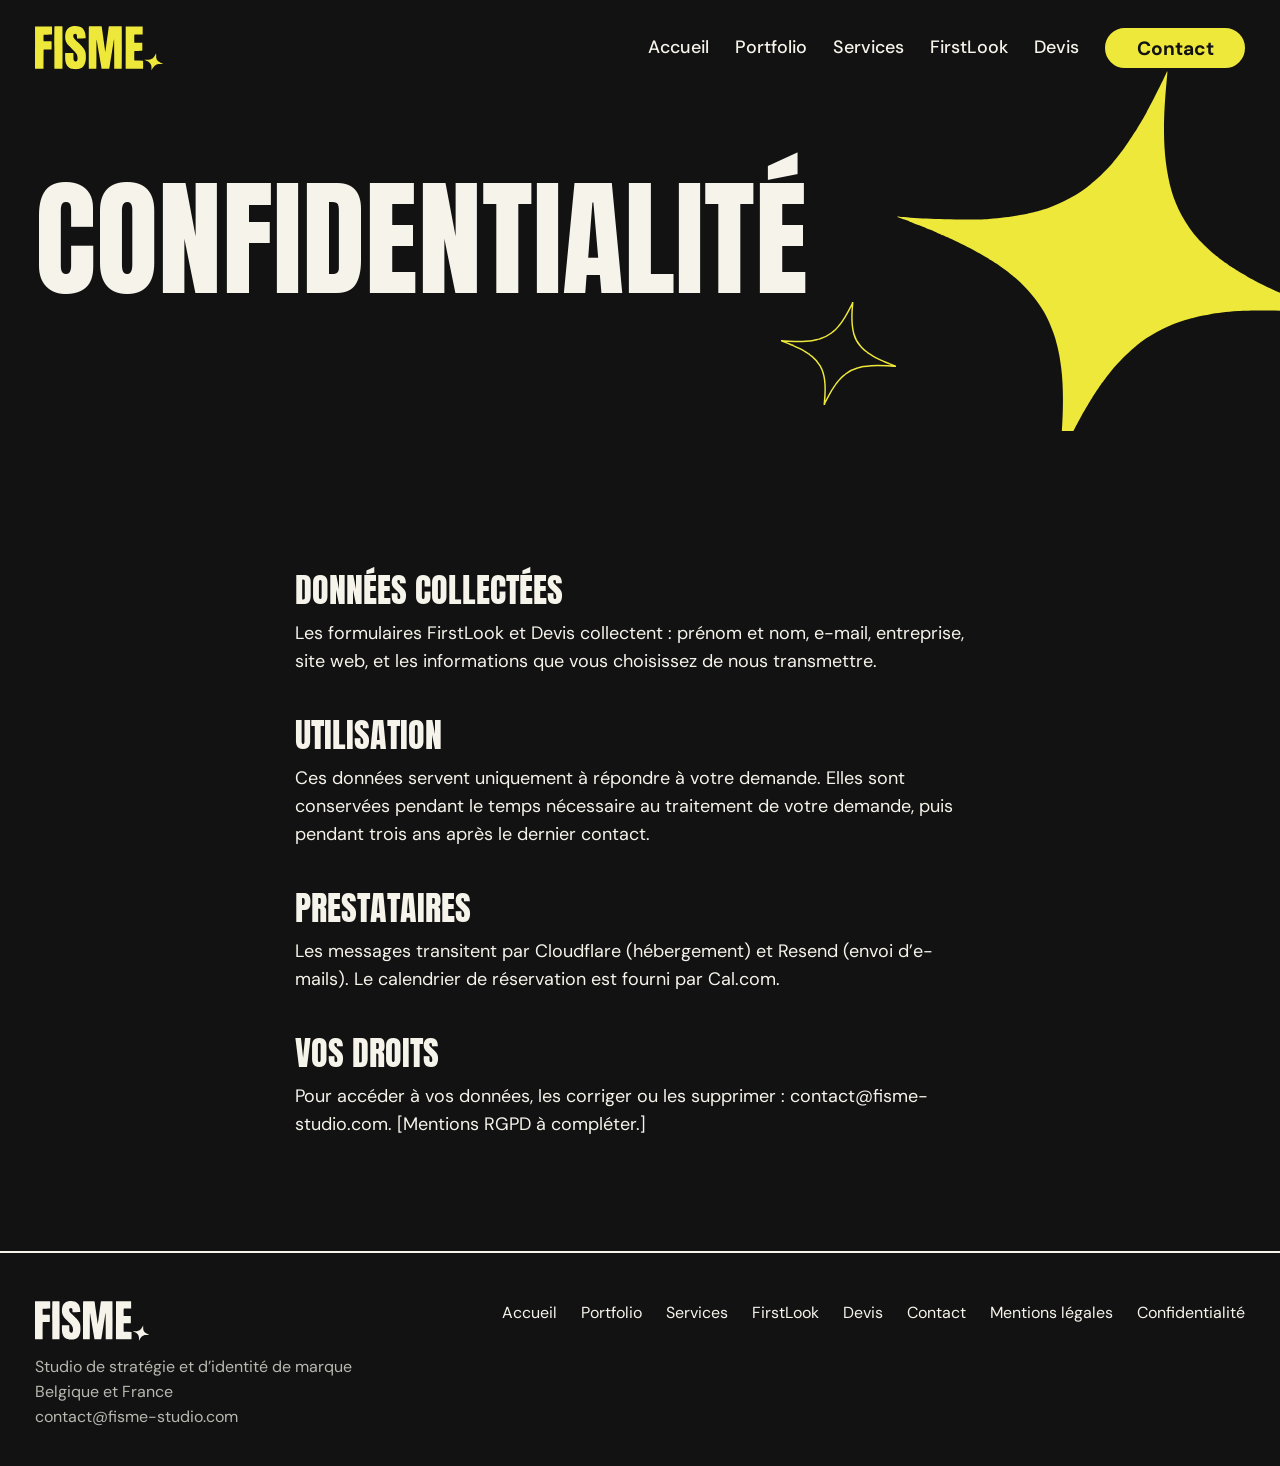
==== commit 7ffbd401: "changements" ====
--- a/confidentialite.html
+++ b/confidentialite.html
@@ -13,7 +13,7 @@
 <script>document.documentElement.className+=' js'</script>
 </head>
 <body class="">
-<header class="ph"><img class="deco" src="assets/star.svg" alt=""><img class="deco deco2" src="assets/star-outline.svg" alt=""><div class="wrap"><nav aria-label="Navigation principale"><a href="index.html" aria-label="FISME, accueil"><svg class="lg" viewBox="0 0 362 126" role="img" aria-label="FISME" fill="currentColor"><path d="M121.0 121.1C129.3 120.2 135.2 116.2 138.7 109.3C138.8 109.1 139.1 108.5 139.3 108.1C140.2 106.5 141.4 102.8 141.9 100.2C143.1 94.3 143.1 94.1 143.1 86.4C143.1 78.2 142.7 75.7 140.9 70.9C140.5 69.9 140.2 68.9 140.1 68.6C140.0 68.3 139.7 67.8 139.5 67.5C139.2 67.1 139.0 66.7 139.0 66.5C139.0 66.0 136.1 61.8 134.2 59.6C132.3 57.3 125.6 50.6 120.6 45.9C113.4 39.1 109.0 34.3 109.0 33.0C109.0 32.9 108.8 32.4 108.5 32.0C107.3 29.7 107.3 25.5 108.7 23.9C111.0 21.1 115.8 21.3 117.4 24.3C117.9 25.3 117.9 25.8 118.1 30.1C118.2 33.4 118.4 34.9 118.6 35.1C119.1 35.4 142.2 35.2 142.5 34.8C143.0 34.4 142.0 24.7 141.1 20.7C140.3 16.8 138.1 12.0 136.3 9.6C134.5 7.2 129.3 3.0 128.3 3.0C128.1 3.0 127.6 2.8 127.1 2.5C126.6 2.2 126.0 2.0 125.8 2.0C125.6 2.0 124.9 1.8 124.1 1.5C119.2 -0.1 111.0 -0.5 105.6 0.6C103.8 0.9 101.9 1.4 101.5 1.6C101.0 1.8 100.0 2.2 99.3 2.5C98.5 2.8 97.6 3.2 97.3 3.5C96.9 3.7 96.2 4.2 95.6 4.6C93.9 5.7 91.6 7.9 90.6 9.4C90.1 10.2 89.6 10.9 89.5 11.0C89.1 11.3 87.3 15.2 87.0 16.4C86.8 17.1 86.6 17.7 86.5 17.9C86.4 18.0 86.0 19.6 85.6 21.4C84.6 26.2 84.6 34.9 85.6 38.6C86.2 41.1 87.2 43.9 87.8 45.1C88.2 45.9 88.6 46.5 88.9 47.3C89.1 47.6 89.4 48.1 89.6 48.3C89.8 48.4 90.0 48.7 90.0 48.9C90.0 49.2 92.2 52.2 94.1 54.4C94.8 55.2 99.7 60.1 104.9 65.4C113.8 74.3 117.0 77.9 117.0 79.0C117.0 79.2 117.2 79.7 117.5 80.0C117.8 80.3 118.0 80.8 118.0 81.1C118.0 81.3 118.2 81.8 118.4 82.2C118.8 83.2 119.8 89.1 119.7 91.2C119.7 95.0 118.5 98.4 117.0 99.0C113.8 100.2 111.6 99.8 110.0 97.7C108.4 95.6 108.2 94.3 108.2 84.9C108.2 80.3 108.2 76.5 108.0 76.3C107.9 76.1 105.4 76.0 96.4 76.1L84.9 76.1L84.8 82.4C84.7 92.6 85.2 98.6 86.5 102.6C86.8 103.5 87.0 104.3 87.0 104.6C87.0 104.8 87.2 105.4 87.5 105.9C87.8 106.4 88.0 107.0 88.0 107.1C88.0 107.4 88.8 108.9 90.1 111.1C91.1 112.6 94.0 115.7 95.4 116.5C95.9 116.8 96.6 117.3 96.9 117.5C97.2 117.7 98.0 118.2 98.8 118.5C99.5 118.8 100.6 119.3 101.1 119.5C101.7 119.8 102.7 120.0 103.4 120.1C104.2 120.2 104.8 120.4 104.9 120.5C104.9 120.6 106.1 120.8 107.4 121.0C108.8 121.1 110.2 121.3 110.6 121.3C112.5 121.6 118.4 121.5 121.0 121.1ZM24.0 93.6C24.1 78.9 24.2 66.7 24.3 66.6C24.5 66.3 26.9 66.2 35.0 66.2C41.2 66.2 45.7 66.2 46.1 66.0C46.8 65.8 46.8 65.8 46.8 55.0C46.8 44.6 46.7 44.2 46.3 43.8C45.8 43.3 45.4 43.2 35.2 43.2C27.3 43.2 24.5 43.2 24.3 43.0C23.9 42.6 23.9 25.5 24.3 24.7C24.5 24.3 24.9 24.3 35.8 24.3C43.1 24.3 47.2 24.2 47.5 24.0C48.0 23.7 48.0 23.4 48.0 12.6C48.0 3.6 47.9 1.5 47.7 1.3C47.4 1.1 41.0 1.0 23.7 1.1L0.1 1.1L0.1 60.2C0.0 92.8 0.0 119.6 0.1 119.9C0.3 120.5 0.3 120.5 12.1 120.4L23.9 120.4L24.0 93.6ZM77.2 120.2C77.4 120.0 77.5 106.4 77.5 60.7C77.5 2.4 77.5 1.5 77.0 1.3C76.4 0.9 55.6 0.9 55.0 1.3C54.5 1.5 54.5 2.4 54.5 60.7C54.5 106.4 54.6 120.0 54.8 120.2C55.2 120.6 76.8 120.6 77.2 120.2ZM172.5 120.2C172.7 119.9 172.8 108.6 172.8 79.6C172.9 38.6 172.9 37.2 173.7 39.4C173.9 39.7 174.0 40.5 174.0 41.1C174.0 41.7 174.2 43.0 174.4 44.1C174.6 45.2 174.8 46.5 174.9 47.0C175.0 47.5 175.2 49.1 175.5 50.5C175.9 53.0 176.5 56.0 177.5 62.3C178.9 70.5 179.8 75.7 180.5 79.6C180.8 81.0 181.0 82.8 181.1 83.6C181.2 84.5 181.4 85.5 181.5 85.9C181.6 86.3 181.9 87.8 182.1 89.2C182.6 92.7 182.9 94.6 183.5 97.6C183.8 99.0 184.0 100.5 184.1 101.0C184.1 101.5 184.4 102.8 184.6 104.0C184.8 105.2 185.2 107.5 185.5 109.2C185.8 111.0 186.2 113.6 186.5 115.1C186.8 116.6 187.0 118.2 187.0 118.7C187.0 120.5 186.8 120.5 198.2 120.5C209.6 120.5 208.8 120.6 209.1 118.6C209.3 117.4 209.7 114.9 210.4 110.8C210.6 109.6 210.9 107.5 211.1 106.1C211.3 104.8 211.7 102.3 212.0 100.6C212.3 99.0 212.6 96.5 212.9 95.1C213.3 92.5 213.7 89.5 214.5 85.1C214.8 83.6 215.1 81.5 215.2 80.5C215.4 79.5 215.7 77.3 216.0 75.8C216.2 74.2 216.6 71.6 216.8 70.1C217.1 68.6 217.4 66.9 217.5 66.4C217.6 65.8 217.8 64.7 217.9 64.0C218.0 63.2 218.2 61.4 218.5 60.0C218.8 58.6 219.1 56.5 219.3 55.5C219.4 54.5 219.7 52.5 219.9 51.1C220.1 49.8 220.3 48.2 220.5 47.6C220.6 47.1 220.8 45.5 221.0 44.1C221.2 42.8 221.4 41.5 221.5 41.3C221.6 41.0 221.8 40.1 222.0 39.1C222.2 38.1 222.4 37.3 222.5 37.3C222.7 37.2 222.8 55.8 222.8 78.6C222.8 110.4 222.8 120.0 223.0 120.2C223.5 120.6 243.5 120.6 243.9 120.2C244.4 119.8 244.4 1.7 244.0 1.3C243.7 1.1 239.4 1.0 226.0 1.0C205.5 1.0 207.7 0.6 207.2 4.3C207.1 5.4 206.8 7.5 206.6 8.9C206.4 10.2 206.2 12.3 206.0 13.5C205.9 14.7 205.6 16.3 205.5 17.1C205.3 17.9 205.1 19.9 204.9 21.5C204.7 23.1 204.4 25.2 204.3 26.2C203.7 30.2 203.1 34.0 202.7 37.0C202.6 38.2 202.3 40.6 202.0 42.5C201.7 44.4 201.4 46.8 201.3 47.9C201.1 49.0 200.9 50.7 200.7 51.8C200.6 52.8 200.3 54.9 200.1 56.4C199.9 57.9 199.7 59.7 199.5 60.4C199.4 61.1 199.1 62.7 199.0 64.1C198.7 66.9 198.1 71.0 197.8 71.6C197.4 72.7 197.0 71.6 197.0 69.5C197.0 68.7 196.9 67.6 196.8 66.9C196.6 66.2 196.4 64.6 196.3 63.4C196.1 62.1 195.8 60.0 195.6 58.7C195.4 57.4 195.1 55.1 194.9 53.6C194.1 47.6 194.0 46.5 193.5 43.5C193.1 40.6 192.9 39.3 192.2 34.1C192.1 33.0 191.8 30.7 191.5 29.0C191.2 27.3 190.9 25.0 190.8 23.9C190.1 18.4 189.9 17.4 189.5 14.6C189.2 13.0 189.0 10.7 188.9 9.6C188.8 8.5 188.6 7.4 188.5 7.1C188.4 6.8 188.2 5.5 188.1 4.2C187.8 0.6 189.9 1.0 169.5 1.0C159.9 1.0 151.9 1.1 151.6 1.2C151.1 1.4 151.0 119.7 151.6 120.2C152.0 120.7 172.1 120.6 172.5 120.2ZM304.0 120.2C304.2 119.9 304.2 116.7 304.2 108.6L304.1 97.4L292.0 97.2C285.3 97.2 279.7 97.0 279.6 96.9C279.1 96.6 279.1 70.7 279.6 70.3C279.8 70.1 282.6 70.0 290.6 70.0C298.7 70.0 301.5 69.9 301.7 69.7C302.1 69.3 302.1 48.5 301.7 47.7C301.5 47.3 301.1 47.2 290.7 47.2C282.6 47.2 279.8 47.2 279.6 47.0C279.1 46.5 279.1 24.6 279.6 24.3C279.7 24.2 285.1 24.1 291.4 24.0L302.9 23.9L302.9 12.7C303.0 3.5 302.9 1.5 302.7 1.3C302.4 1.1 296.1 1.0 278.7 1.1L255.1 1.1L255.1 60.2C255.0 92.8 255.0 119.6 255.1 119.9C255.3 120.5 255.3 120.5 279.5 120.5C299.6 120.5 303.7 120.4 304.0 120.2Z"/><path class="pt" d="M327.8 124.2C327.8 124.0 328.0 123.6 328.4 123.3C328.7 123.0 329.0 122.6 329.0 122.5C329.0 122.2 331.2 118.3 331.5 118.0C331.6 117.9 332.0 117.3 332.5 116.5C333.6 114.7 337.6 110.7 338.9 110.1C339.4 109.8 340.1 109.5 340.4 109.3C341.8 108.5 343.0 108.1 344.0 107.9C344.6 107.8 345.6 107.6 346.2 107.3C347.1 107.1 348.7 107.0 353.5 107.0C361.3 107.0 361.8 106.8 358.1 105.6C356.9 105.2 355.6 104.7 355.3 104.4C355.0 104.2 354.5 104.0 354.3 104.0C354.1 104.0 353.7 103.8 353.3 103.5C353.0 103.2 352.5 103.0 352.4 103.0C352.0 103.0 351.4 102.6 348.9 100.9C346.1 99.1 342.0 94.2 342.0 92.8C342.0 92.6 341.8 91.8 341.5 90.9C341.0 89.5 340.9 88.8 340.9 83.4C340.8 79.2 340.7 77.4 340.5 77.3C340.4 77.3 340.2 77.4 340.1 77.7C339.8 78.6 337.8 82.8 337.5 83.0C337.4 83.1 337.0 83.8 336.5 84.6C336.1 85.4 335.6 86.0 335.5 86.0C335.4 86.0 335.2 86.2 335.1 86.4C334.8 87.3 330.0 92.0 329.4 92.0C329.3 92.0 328.9 92.2 328.6 92.4C327.7 93.0 326.7 93.4 324.0 94.2C322.0 94.8 321.4 94.8 315.1 95.0C309.4 95.1 308.4 95.2 308.4 95.5C308.4 95.7 308.7 95.9 309.3 96.0C309.7 96.1 310.5 96.3 310.9 96.5C311.3 96.8 312.4 97.3 313.4 97.6C314.4 98.0 315.4 98.5 315.5 98.7C315.7 98.8 316.0 99.0 316.2 99.0C316.5 99.0 316.9 99.2 317.1 99.5C317.4 99.8 317.7 100.0 317.8 100.0C318.9 100.0 324.1 104.8 325.1 106.9C325.3 107.1 325.5 107.6 325.7 107.9C327.1 110.4 327.9 115.0 327.7 119.8C327.6 121.8 327.5 123.6 327.4 123.9C327.3 124.3 327.3 124.5 327.5 124.5C327.6 124.5 327.8 124.4 327.8 124.2Z"/></svg></a><button class="mb" aria-expanded="false" aria-controls="mn">Menu</button><ul id="mn"><li><a href="index.html">Accueil</a></li><li><a href="portfolio.html">Portfolio</a></li><li><a href="services.html">Services</a></li><li><a href="firstlook.html">FirstLook</a></li><li><a href="devis.html">Devis</a></li><li><a class="btn" href="contact.html">Contact</a></li></ul></nav><h1>Confidentialité</h1><p class="lead">[Texte à faire valider avant la mise en ligne.]</p></div></header><main><section class="s"><div class="wrap prose"><h2>Données collectées</h2><p>Les formulaires FirstLook et Devis collectent : prénom et nom, e-mail, entreprise, site web, et les informations que vous choisissez de nous transmettre.</p><h2>Utilisation</h2><p>Ces données servent uniquement à répondre à votre demande. [Durée de conservation à préciser.]</p><h2>Prestataires</h2><p>Les messages transitent par Cloudflare (hébergement) et Resend (envoi d’e-mails). Le calendrier de réservation est fourni par Cal.com. [À vérifier.]</p><h2>Vos droits</h2><p>Pour accéder à vos données, les corriger ou les supprimer : contact@fisme-studio.com. [Mentions RGPD à compléter.]</p></div></section></main>
+<header class="ph"><img class="deco" src="assets/star.svg" alt=""><img class="deco deco2" src="assets/star-outline.svg" alt=""><div class="wrap"><nav aria-label="Navigation principale"><a href="index.html" aria-label="FISME, accueil"><svg class="lg" viewBox="0 0 362 126" role="img" aria-label="FISME" fill="currentColor"><path d="M121.0 121.1C129.3 120.2 135.2 116.2 138.7 109.3C138.8 109.1 139.1 108.5 139.3 108.1C140.2 106.5 141.4 102.8 141.9 100.2C143.1 94.3 143.1 94.1 143.1 86.4C143.1 78.2 142.7 75.7 140.9 70.9C140.5 69.9 140.2 68.9 140.1 68.6C140.0 68.3 139.7 67.8 139.5 67.5C139.2 67.1 139.0 66.7 139.0 66.5C139.0 66.0 136.1 61.8 134.2 59.6C132.3 57.3 125.6 50.6 120.6 45.9C113.4 39.1 109.0 34.3 109.0 33.0C109.0 32.9 108.8 32.4 108.5 32.0C107.3 29.7 107.3 25.5 108.7 23.9C111.0 21.1 115.8 21.3 117.4 24.3C117.9 25.3 117.9 25.8 118.1 30.1C118.2 33.4 118.4 34.9 118.6 35.1C119.1 35.4 142.2 35.2 142.5 34.8C143.0 34.4 142.0 24.7 141.1 20.7C140.3 16.8 138.1 12.0 136.3 9.6C134.5 7.2 129.3 3.0 128.3 3.0C128.1 3.0 127.6 2.8 127.1 2.5C126.6 2.2 126.0 2.0 125.8 2.0C125.6 2.0 124.9 1.8 124.1 1.5C119.2 -0.1 111.0 -0.5 105.6 0.6C103.8 0.9 101.9 1.4 101.5 1.6C101.0 1.8 100.0 2.2 99.3 2.5C98.5 2.8 97.6 3.2 97.3 3.5C96.9 3.7 96.2 4.2 95.6 4.6C93.9 5.7 91.6 7.9 90.6 9.4C90.1 10.2 89.6 10.9 89.5 11.0C89.1 11.3 87.3 15.2 87.0 16.4C86.8 17.1 86.6 17.7 86.5 17.9C86.4 18.0 86.0 19.6 85.6 21.4C84.6 26.2 84.6 34.9 85.6 38.6C86.2 41.1 87.2 43.9 87.8 45.1C88.2 45.9 88.6 46.5 88.9 47.3C89.1 47.6 89.4 48.1 89.6 48.3C89.8 48.4 90.0 48.7 90.0 48.9C90.0 49.2 92.2 52.2 94.1 54.4C94.8 55.2 99.7 60.1 104.9 65.4C113.8 74.3 117.0 77.9 117.0 79.0C117.0 79.2 117.2 79.7 117.5 80.0C117.8 80.3 118.0 80.8 118.0 81.1C118.0 81.3 118.2 81.8 118.4 82.2C118.8 83.2 119.8 89.1 119.7 91.2C119.7 95.0 118.5 98.4 117.0 99.0C113.8 100.2 111.6 99.8 110.0 97.7C108.4 95.6 108.2 94.3 108.2 84.9C108.2 80.3 108.2 76.5 108.0 76.3C107.9 76.1 105.4 76.0 96.4 76.1L84.9 76.1L84.8 82.4C84.7 92.6 85.2 98.6 86.5 102.6C86.8 103.5 87.0 104.3 87.0 104.6C87.0 104.8 87.2 105.4 87.5 105.9C87.8 106.4 88.0 107.0 88.0 107.1C88.0 107.4 88.8 108.9 90.1 111.1C91.1 112.6 94.0 115.7 95.4 116.5C95.9 116.8 96.6 117.3 96.9 117.5C97.2 117.7 98.0 118.2 98.8 118.5C99.5 118.8 100.6 119.3 101.1 119.5C101.7 119.8 102.7 120.0 103.4 120.1C104.2 120.2 104.8 120.4 104.9 120.5C104.9 120.6 106.1 120.8 107.4 121.0C108.8 121.1 110.2 121.3 110.6 121.3C112.5 121.6 118.4 121.5 121.0 121.1ZM24.0 93.6C24.1 78.9 24.2 66.7 24.3 66.6C24.5 66.3 26.9 66.2 35.0 66.2C41.2 66.2 45.7 66.2 46.1 66.0C46.8 65.8 46.8 65.8 46.8 55.0C46.8 44.6 46.7 44.2 46.3 43.8C45.8 43.3 45.4 43.2 35.2 43.2C27.3 43.2 24.5 43.2 24.3 43.0C23.9 42.6 23.9 25.5 24.3 24.7C24.5 24.3 24.9 24.3 35.8 24.3C43.1 24.3 47.2 24.2 47.5 24.0C48.0 23.7 48.0 23.4 48.0 12.6C48.0 3.6 47.9 1.5 47.7 1.3C47.4 1.1 41.0 1.0 23.7 1.1L0.1 1.1L0.1 60.2C0.0 92.8 0.0 119.6 0.1 119.9C0.3 120.5 0.3 120.5 12.1 120.4L23.9 120.4L24.0 93.6ZM77.2 120.2C77.4 120.0 77.5 106.4 77.5 60.7C77.5 2.4 77.5 1.5 77.0 1.3C76.4 0.9 55.6 0.9 55.0 1.3C54.5 1.5 54.5 2.4 54.5 60.7C54.5 106.4 54.6 120.0 54.8 120.2C55.2 120.6 76.8 120.6 77.2 120.2ZM172.5 120.2C172.7 119.9 172.8 108.6 172.8 79.6C172.9 38.6 172.9 37.2 173.7 39.4C173.9 39.7 174.0 40.5 174.0 41.1C174.0 41.7 174.2 43.0 174.4 44.1C174.6 45.2 174.8 46.5 174.9 47.0C175.0 47.5 175.2 49.1 175.5 50.5C175.9 53.0 176.5 56.0 177.5 62.3C178.9 70.5 179.8 75.7 180.5 79.6C180.8 81.0 181.0 82.8 181.1 83.6C181.2 84.5 181.4 85.5 181.5 85.9C181.6 86.3 181.9 87.8 182.1 89.2C182.6 92.7 182.9 94.6 183.5 97.6C183.8 99.0 184.0 100.5 184.1 101.0C184.1 101.5 184.4 102.8 184.6 104.0C184.8 105.2 185.2 107.5 185.5 109.2C185.8 111.0 186.2 113.6 186.5 115.1C186.8 116.6 187.0 118.2 187.0 118.7C187.0 120.5 186.8 120.5 198.2 120.5C209.6 120.5 208.8 120.6 209.1 118.6C209.3 117.4 209.7 114.9 210.4 110.8C210.6 109.6 210.9 107.5 211.1 106.1C211.3 104.8 211.7 102.3 212.0 100.6C212.3 99.0 212.6 96.5 212.9 95.1C213.3 92.5 213.7 89.5 214.5 85.1C214.8 83.6 215.1 81.5 215.2 80.5C215.4 79.5 215.7 77.3 216.0 75.8C216.2 74.2 216.6 71.6 216.8 70.1C217.1 68.6 217.4 66.9 217.5 66.4C217.6 65.8 217.8 64.7 217.9 64.0C218.0 63.2 218.2 61.4 218.5 60.0C218.8 58.6 219.1 56.5 219.3 55.5C219.4 54.5 219.7 52.5 219.9 51.1C220.1 49.8 220.3 48.2 220.5 47.6C220.6 47.1 220.8 45.5 221.0 44.1C221.2 42.8 221.4 41.5 221.5 41.3C221.6 41.0 221.8 40.1 222.0 39.1C222.2 38.1 222.4 37.3 222.5 37.3C222.7 37.2 222.8 55.8 222.8 78.6C222.8 110.4 222.8 120.0 223.0 120.2C223.5 120.6 243.5 120.6 243.9 120.2C244.4 119.8 244.4 1.7 244.0 1.3C243.7 1.1 239.4 1.0 226.0 1.0C205.5 1.0 207.7 0.6 207.2 4.3C207.1 5.4 206.8 7.5 206.6 8.9C206.4 10.2 206.2 12.3 206.0 13.5C205.9 14.7 205.6 16.3 205.5 17.1C205.3 17.9 205.1 19.9 204.9 21.5C204.7 23.1 204.4 25.2 204.3 26.2C203.7 30.2 203.1 34.0 202.7 37.0C202.6 38.2 202.3 40.6 202.0 42.5C201.7 44.4 201.4 46.8 201.3 47.9C201.1 49.0 200.9 50.7 200.7 51.8C200.6 52.8 200.3 54.9 200.1 56.4C199.9 57.9 199.7 59.7 199.5 60.4C199.4 61.1 199.1 62.7 199.0 64.1C198.7 66.9 198.1 71.0 197.8 71.6C197.4 72.7 197.0 71.6 197.0 69.5C197.0 68.7 196.9 67.6 196.8 66.9C196.6 66.2 196.4 64.6 196.3 63.4C196.1 62.1 195.8 60.0 195.6 58.7C195.4 57.4 195.1 55.1 194.9 53.6C194.1 47.6 194.0 46.5 193.5 43.5C193.1 40.6 192.9 39.3 192.2 34.1C192.1 33.0 191.8 30.7 191.5 29.0C191.2 27.3 190.9 25.0 190.8 23.9C190.1 18.4 189.9 17.4 189.5 14.6C189.2 13.0 189.0 10.7 188.9 9.6C188.8 8.5 188.6 7.4 188.5 7.1C188.4 6.8 188.2 5.5 188.1 4.2C187.8 0.6 189.9 1.0 169.5 1.0C159.9 1.0 151.9 1.1 151.6 1.2C151.1 1.4 151.0 119.7 151.6 120.2C152.0 120.7 172.1 120.6 172.5 120.2ZM304.0 120.2C304.2 119.9 304.2 116.7 304.2 108.6L304.1 97.4L292.0 97.2C285.3 97.2 279.7 97.0 279.6 96.9C279.1 96.6 279.1 70.7 279.6 70.3C279.8 70.1 282.6 70.0 290.6 70.0C298.7 70.0 301.5 69.9 301.7 69.7C302.1 69.3 302.1 48.5 301.7 47.7C301.5 47.3 301.1 47.2 290.7 47.2C282.6 47.2 279.8 47.2 279.6 47.0C279.1 46.5 279.1 24.6 279.6 24.3C279.7 24.2 285.1 24.1 291.4 24.0L302.9 23.9L302.9 12.7C303.0 3.5 302.9 1.5 302.7 1.3C302.4 1.1 296.1 1.0 278.7 1.1L255.1 1.1L255.1 60.2C255.0 92.8 255.0 119.6 255.1 119.9C255.3 120.5 255.3 120.5 279.5 120.5C299.6 120.5 303.7 120.4 304.0 120.2Z"/><path class="pt" d="M327.8 124.2C327.8 124.0 328.0 123.6 328.4 123.3C328.7 123.0 329.0 122.6 329.0 122.5C329.0 122.2 331.2 118.3 331.5 118.0C331.6 117.9 332.0 117.3 332.5 116.5C333.6 114.7 337.6 110.7 338.9 110.1C339.4 109.8 340.1 109.5 340.4 109.3C341.8 108.5 343.0 108.1 344.0 107.9C344.6 107.8 345.6 107.6 346.2 107.3C347.1 107.1 348.7 107.0 353.5 107.0C361.3 107.0 361.8 106.8 358.1 105.6C356.9 105.2 355.6 104.7 355.3 104.4C355.0 104.2 354.5 104.0 354.3 104.0C354.1 104.0 353.7 103.8 353.3 103.5C353.0 103.2 352.5 103.0 352.4 103.0C352.0 103.0 351.4 102.6 348.9 100.9C346.1 99.1 342.0 94.2 342.0 92.8C342.0 92.6 341.8 91.8 341.5 90.9C341.0 89.5 340.9 88.8 340.9 83.4C340.8 79.2 340.7 77.4 340.5 77.3C340.4 77.3 340.2 77.4 340.1 77.7C339.8 78.6 337.8 82.8 337.5 83.0C337.4 83.1 337.0 83.8 336.5 84.6C336.1 85.4 335.6 86.0 335.5 86.0C335.4 86.0 335.2 86.2 335.1 86.4C334.8 87.3 330.0 92.0 329.4 92.0C329.3 92.0 328.9 92.2 328.6 92.4C327.7 93.0 326.7 93.4 324.0 94.2C322.0 94.8 321.4 94.8 315.1 95.0C309.4 95.1 308.4 95.2 308.4 95.5C308.4 95.7 308.7 95.9 309.3 96.0C309.7 96.1 310.5 96.3 310.9 96.5C311.3 96.8 312.4 97.3 313.4 97.6C314.4 98.0 315.4 98.5 315.5 98.7C315.7 98.8 316.0 99.0 316.2 99.0C316.5 99.0 316.9 99.2 317.1 99.5C317.4 99.8 317.7 100.0 317.8 100.0C318.9 100.0 324.1 104.8 325.1 106.9C325.3 107.1 325.5 107.6 325.7 107.9C327.1 110.4 327.9 115.0 327.7 119.8C327.6 121.8 327.5 123.6 327.4 123.9C327.3 124.3 327.3 124.5 327.5 124.5C327.6 124.5 327.8 124.4 327.8 124.2Z"/></svg></a><button class="mb" aria-expanded="false" aria-controls="mn">Menu</button><ul id="mn"><li><a href="index.html">Accueil</a></li><li><a href="portfolio.html">Portfolio</a></li><li><a href="services.html">Services</a></li><li><a href="firstlook.html">FirstLook</a></li><li><a href="devis.html">Devis</a></li><li><a class="btn" href="contact.html">Contact</a></li></ul></nav><h1>Confidentialité</h1></div></header><main><section class="s"><div class="wrap prose"><h2>Données collectées</h2><p>Les formulaires FirstLook et Devis collectent : prénom et nom, e-mail, entreprise, site web, et les informations que vous choisissez de nous transmettre.</p><h2>Utilisation</h2><p>Ces données servent uniquement à répondre à votre demande. Elles sont conservées pendant le temps nécessaire au traitement de votre demande, puis pendant trois ans après le dernier contact.</p><h2>Prestataires</h2><p>Les messages transitent par Cloudflare (hébergement) et Resend (envoi d’e-mails). Le calendrier de réservation est fourni par Cal.com.</p><h2>Vos droits</h2><p>Pour accéder à vos données, les corriger ou les supprimer : contact@fisme-studio.com. [Mentions RGPD à compléter.]</p></div></section></main>
 <footer><div class="wrap"><div class="fr"><div><svg class="lg" viewBox="0 0 362 126" role="img" aria-label="FISME" fill="currentColor"><path d="M121.0 121.1C129.3 120.2 135.2 116.2 138.7 109.3C138.8 109.1 139.1 108.5 139.3 108.1C140.2 106.5 141.4 102.8 141.9 100.2C143.1 94.3 143.1 94.1 143.1 86.4C143.1 78.2 142.7 75.7 140.9 70.9C140.5 69.9 140.2 68.9 140.1 68.6C140.0 68.3 139.7 67.8 139.5 67.5C139.2 67.1 139.0 66.7 139.0 66.5C139.0 66.0 136.1 61.8 134.2 59.6C132.3 57.3 125.6 50.6 120.6 45.9C113.4 39.1 109.0 34.3 109.0 33.0C109.0 32.9 108.8 32.4 108.5 32.0C107.3 29.7 107.3 25.5 108.7 23.9C111.0 21.1 115.8 21.3 117.4 24.3C117.9 25.3 117.9 25.8 118.1 30.1C118.2 33.4 118.4 34.9 118.6 35.1C119.1 35.4 142.2 35.2 142.5 34.8C143.0 34.4 142.0 24.7 141.1 20.7C140.3 16.8 138.1 12.0 136.3 9.6C134.5 7.2 129.3 3.0 128.3 3.0C128.1 3.0 127.6 2.8 127.1 2.5C126.6 2.2 126.0 2.0 125.8 2.0C125.6 2.0 124.9 1.8 124.1 1.5C119.2 -0.1 111.0 -0.5 105.6 0.6C103.8 0.9 101.9 1.4 101.5 1.6C101.0 1.8 100.0 2.2 99.3 2.5C98.5 2.8 97.6 3.2 97.3 3.5C96.9 3.7 96.2 4.2 95.6 4.6C93.9 5.7 91.6 7.9 90.6 9.4C90.1 10.2 89.6 10.9 89.5 11.0C89.1 11.3 87.3 15.2 87.0 16.4C86.8 17.1 86.6 17.7 86.5 17.9C86.4 18.0 86.0 19.6 85.6 21.4C84.6 26.2 84.6 34.9 85.6 38.6C86.2 41.1 87.2 43.9 87.8 45.1C88.2 45.9 88.6 46.5 88.9 47.3C89.1 47.6 89.4 48.1 89.6 48.3C89.8 48.4 90.0 48.7 90.0 48.9C90.0 49.2 92.2 52.2 94.1 54.4C94.8 55.2 99.7 60.1 104.9 65.4C113.8 74.3 117.0 77.9 117.0 79.0C117.0 79.2 117.2 79.7 117.5 80.0C117.8 80.3 118.0 80.8 118.0 81.1C118.0 81.3 118.2 81.8 118.4 82.2C118.8 83.2 119.8 89.1 119.7 91.2C119.7 95.0 118.5 98.4 117.0 99.0C113.8 100.2 111.6 99.8 110.0 97.7C108.4 95.6 108.2 94.3 108.2 84.9C108.2 80.3 108.2 76.5 108.0 76.3C107.9 76.1 105.4 76.0 96.4 76.1L84.9 76.1L84.8 82.4C84.7 92.6 85.2 98.6 86.5 102.6C86.8 103.5 87.0 104.3 87.0 104.6C87.0 104.8 87.2 105.4 87.5 105.9C87.8 106.4 88.0 107.0 88.0 107.1C88.0 107.4 88.8 108.9 90.1 111.1C91.1 112.6 94.0 115.7 95.4 116.5C95.9 116.8 96.6 117.3 96.9 117.5C97.2 117.7 98.0 118.2 98.8 118.5C99.5 118.8 100.6 119.3 101.1 119.5C101.7 119.8 102.7 120.0 103.4 120.1C104.2 120.2 104.8 120.4 104.9 120.5C104.9 120.6 106.1 120.8 107.4 121.0C108.8 121.1 110.2 121.3 110.6 121.3C112.5 121.6 118.4 121.5 121.0 121.1ZM24.0 93.6C24.1 78.9 24.2 66.7 24.3 66.6C24.5 66.3 26.9 66.2 35.0 66.2C41.2 66.2 45.7 66.2 46.1 66.0C46.8 65.8 46.8 65.8 46.8 55.0C46.8 44.6 46.7 44.2 46.3 43.8C45.8 43.3 45.4 43.2 35.2 43.2C27.3 43.2 24.5 43.2 24.3 43.0C23.9 42.6 23.9 25.5 24.3 24.7C24.5 24.3 24.9 24.3 35.8 24.3C43.1 24.3 47.2 24.2 47.5 24.0C48.0 23.7 48.0 23.4 48.0 12.6C48.0 3.6 47.9 1.5 47.7 1.3C47.4 1.1 41.0 1.0 23.7 1.1L0.1 1.1L0.1 60.2C0.0 92.8 0.0 119.6 0.1 119.9C0.3 120.5 0.3 120.5 12.1 120.4L23.9 120.4L24.0 93.6ZM77.2 120.2C77.4 120.0 77.5 106.4 77.5 60.7C77.5 2.4 77.5 1.5 77.0 1.3C76.4 0.9 55.6 0.9 55.0 1.3C54.5 1.5 54.5 2.4 54.5 60.7C54.5 106.4 54.6 120.0 54.8 120.2C55.2 120.6 76.8 120.6 77.2 120.2ZM172.5 120.2C172.7 119.9 172.8 108.6 172.8 79.6C172.9 38.6 172.9 37.2 173.7 39.4C173.9 39.7 174.0 40.5 174.0 41.1C174.0 41.7 174.2 43.0 174.4 44.1C174.6 45.2 174.8 46.5 174.9 47.0C175.0 47.5 175.2 49.1 175.5 50.5C175.9 53.0 176.5 56.0 177.5 62.3C178.9 70.5 179.8 75.7 180.5 79.6C180.8 81.0 181.0 82.8 181.1 83.6C181.2 84.5 181.4 85.5 181.5 85.9C181.6 86.3 181.9 87.8 182.1 89.2C182.6 92.7 182.9 94.6 183.5 97.6C183.8 99.0 184.0 100.5 184.1 101.0C184.1 101.5 184.4 102.8 184.6 104.0C184.8 105.2 185.2 107.5 185.5 109.2C185.8 111.0 186.2 113.6 186.5 115.1C186.8 116.6 187.0 118.2 187.0 118.7C187.0 120.5 186.8 120.5 198.2 120.5C209.6 120.5 208.8 120.6 209.1 118.6C209.3 117.4 209.7 114.9 210.4 110.8C210.6 109.6 210.9 107.5 211.1 106.1C211.3 104.8 211.7 102.3 212.0 100.6C212.3 99.0 212.6 96.5 212.9 95.1C213.3 92.5 213.7 89.5 214.5 85.1C214.8 83.6 215.1 81.5 215.2 80.5C215.4 79.5 215.7 77.3 216.0 75.8C216.2 74.2 216.6 71.6 216.8 70.1C217.1 68.6 217.4 66.9 217.5 66.4C217.6 65.8 217.8 64.7 217.9 64.0C218.0 63.2 218.2 61.4 218.5 60.0C218.8 58.6 219.1 56.5 219.3 55.5C219.4 54.5 219.7 52.5 219.9 51.1C220.1 49.8 220.3 48.2 220.5 47.6C220.6 47.1 220.8 45.5 221.0 44.1C221.2 42.8 221.4 41.5 221.5 41.3C221.6 41.0 221.8 40.1 222.0 39.1C222.2 38.1 222.4 37.3 222.5 37.3C222.7 37.2 222.8 55.8 222.8 78.6C222.8 110.4 222.8 120.0 223.0 120.2C223.5 120.6 243.5 120.6 243.9 120.2C244.4 119.8 244.4 1.7 244.0 1.3C243.7 1.1 239.4 1.0 226.0 1.0C205.5 1.0 207.7 0.6 207.2 4.3C207.1 5.4 206.8 7.5 206.6 8.9C206.4 10.2 206.2 12.3 206.0 13.5C205.9 14.7 205.6 16.3 205.5 17.1C205.3 17.9 205.1 19.9 204.9 21.5C204.7 23.1 204.4 25.2 204.3 26.2C203.7 30.2 203.1 34.0 202.7 37.0C202.6 38.2 202.3 40.6 202.0 42.5C201.7 44.4 201.4 46.8 201.3 47.9C201.1 49.0 200.9 50.7 200.7 51.8C200.6 52.8 200.3 54.9 200.1 56.4C199.9 57.9 199.7 59.7 199.5 60.4C199.4 61.1 199.1 62.7 199.0 64.1C198.7 66.9 198.1 71.0 197.8 71.6C197.4 72.7 197.0 71.6 197.0 69.5C197.0 68.7 196.9 67.6 196.8 66.9C196.6 66.2 196.4 64.6 196.3 63.4C196.1 62.1 195.8 60.0 195.6 58.7C195.4 57.4 195.1 55.1 194.9 53.6C194.1 47.6 194.0 46.5 193.5 43.5C193.1 40.6 192.9 39.3 192.2 34.1C192.1 33.0 191.8 30.7 191.5 29.0C191.2 27.3 190.9 25.0 190.8 23.9C190.1 18.4 189.9 17.4 189.5 14.6C189.2 13.0 189.0 10.7 188.9 9.6C188.8 8.5 188.6 7.4 188.5 7.1C188.4 6.8 188.2 5.5 188.1 4.2C187.8 0.6 189.9 1.0 169.5 1.0C159.9 1.0 151.9 1.1 151.6 1.2C151.1 1.4 151.0 119.7 151.6 120.2C152.0 120.7 172.1 120.6 172.5 120.2ZM304.0 120.2C304.2 119.9 304.2 116.7 304.2 108.6L304.1 97.4L292.0 97.2C285.3 97.2 279.7 97.0 279.6 96.9C279.1 96.6 279.1 70.7 279.6 70.3C279.8 70.1 282.6 70.0 290.6 70.0C298.7 70.0 301.5 69.9 301.7 69.7C302.1 69.3 302.1 48.5 301.7 47.7C301.5 47.3 301.1 47.2 290.7 47.2C282.6 47.2 279.8 47.2 279.6 47.0C279.1 46.5 279.1 24.6 279.6 24.3C279.7 24.2 285.1 24.1 291.4 24.0L302.9 23.9L302.9 12.7C303.0 3.5 302.9 1.5 302.7 1.3C302.4 1.1 296.1 1.0 278.7 1.1L255.1 1.1L255.1 60.2C255.0 92.8 255.0 119.6 255.1 119.9C255.3 120.5 255.3 120.5 279.5 120.5C299.6 120.5 303.7 120.4 304.0 120.2Z"/><path class="pt" d="M327.8 124.2C327.8 124.0 328.0 123.6 328.4 123.3C328.7 123.0 329.0 122.6 329.0 122.5C329.0 122.2 331.2 118.3 331.5 118.0C331.6 117.9 332.0 117.3 332.5 116.5C333.6 114.7 337.6 110.7 338.9 110.1C339.4 109.8 340.1 109.5 340.4 109.3C341.8 108.5 343.0 108.1 344.0 107.9C344.6 107.8 345.6 107.6 346.2 107.3C347.1 107.1 348.7 107.0 353.5 107.0C361.3 107.0 361.8 106.8 358.1 105.6C356.9 105.2 355.6 104.7 355.3 104.4C355.0 104.2 354.5 104.0 354.3 104.0C354.1 104.0 353.7 103.8 353.3 103.5C353.0 103.2 352.5 103.0 352.4 103.0C352.0 103.0 351.4 102.6 348.9 100.9C346.1 99.1 342.0 94.2 342.0 92.8C342.0 92.6 341.8 91.8 341.5 90.9C341.0 89.5 340.9 88.8 340.9 83.4C340.8 79.2 340.7 77.4 340.5 77.3C340.4 77.3 340.2 77.4 340.1 77.7C339.8 78.6 337.8 82.8 337.5 83.0C337.4 83.1 337.0 83.8 336.5 84.6C336.1 85.4 335.6 86.0 335.5 86.0C335.4 86.0 335.2 86.2 335.1 86.4C334.8 87.3 330.0 92.0 329.4 92.0C329.3 92.0 328.9 92.2 328.6 92.4C327.7 93.0 326.7 93.4 324.0 94.2C322.0 94.8 321.4 94.8 315.1 95.0C309.4 95.1 308.4 95.2 308.4 95.5C308.4 95.7 308.7 95.9 309.3 96.0C309.7 96.1 310.5 96.3 310.9 96.5C311.3 96.8 312.4 97.3 313.4 97.6C314.4 98.0 315.4 98.5 315.5 98.7C315.7 98.8 316.0 99.0 316.2 99.0C316.5 99.0 316.9 99.2 317.1 99.5C317.4 99.8 317.7 100.0 317.8 100.0C318.9 100.0 324.1 104.8 325.1 106.9C325.3 107.1 325.5 107.6 325.7 107.9C327.1 110.4 327.9 115.0 327.7 119.8C327.6 121.8 327.5 123.6 327.4 123.9C327.3 124.3 327.3 124.5 327.5 124.5C327.6 124.5 327.8 124.4 327.8 124.2Z"/></svg><p class="mut" style="margin:14px 0 0">Studio de stratégie et d’identité de marque<br>Belgique et France<br><a href="mailto:contact@fisme-studio.com">contact@fisme-studio.com</a></p></div>
 <ul><li><a href="index.html">Accueil</a></li><li><a href="portfolio.html">Portfolio</a></li><li><a href="services.html">Services</a></li><li><a href="firstlook.html">FirstLook</a></li><li><a href="devis.html">Devis</a></li><li><a href="contact.html">Contact</a></li><li><a href="mentions-legales.html">Mentions légales</a></li><li><a href="confidentialite.html">Confidentialité</a></li></ul></div></div></footer>
 <script src="assets/main.js" defer></script>
--- a/assets/styles.css
+++ b/assets/styles.css
@@ -1,6 +1,5 @@
 /* FISME STUDIO — styles partagés. Couleurs et tailles : variables ci-dessous. */
-:root{--bg:#F5F3EA;--fg:#121212;--ac:#EEE83A;--ink:#121212;--mut:#55554F;--card:#ECE9DD;--line:#121212;--pad:clamp(20px,2.7vw,38px);box-sizing:border-box}
-@media (prefers-color-scheme:dark){:root{--bg:#121212;--fg:#F5F3EA;--mut:#B8B8B0;--card:#1D1D1D;--line:#F5F3EA}}
+:root{--bg:#121212;--fg:#F5F3EA;--ac:#EEE83A;--ink:#F5F3EA;--mut:#B8B8B0;--card:#1D1D1D;--line:#F5F3EA;--pad:clamp(20px,2.7vw,38px);box-sizing:border-box}
 html{scroll-behavior:smooth}
 *,*::before,*::after{box-sizing:inherit}
 [hidden]{display:none!important}
@@ -25,6 +24,8 @@
 .mb{display:none;background:#EEE83A;color:#121212;border:0;border-radius:999px;font:700 17px 'DM Sans',sans-serif;padding:10px 24px;cursor:pointer}
 .btn{display:inline-flex;align-items:center;justify-content:center;background:var(--ink);color:#EEE83A;border:2px solid var(--ink);border-radius:999px;padding:0 24px;height:42px;font:700 15px 'DM Sans',sans-serif;text-decoration:none;text-transform:uppercase;letter-spacing:.5px;transition:transform .2s;cursor:pointer}
 .btn:hover{transform:translateY(-2px) rotate(-1deg)}
+.btn.y{background:#EEE83A;color:#121212;border-color:#121212}
+.btn.k{background:#121212;color:#EEE83A;border-color:#121212}
 .btn.o{background:transparent;color:inherit;border-color:currentColor}
 .hero .btn,.ph .btn{background:#EEE83A;color:#121212;border-color:#EEE83A}
 .hero .btn.o,.ph .btn.o{background:transparent;color:#EEE83A}
@@ -57,7 +58,8 @@
 .card{background:var(--card);border:2px solid var(--line);border-radius:24px;padding:30px;display:flex;flex-direction:column;gap:14px;align-items:flex-start;transition:background .25s,color .25s,border-color .25s}
 .alt .card{background:var(--bg)}
 .card.f,.alt .card.f{background:var(--ac);color:#121212;border-color:var(--ac)}
-.card.f:hover,.alt .card.f:hover,.pcard:hover{background:#fff;color:#121212;border-color:#121212}
+.card.f:hover,.alt .card.f:hover{background:#EEE83A;color:#121212;border-color:#EEE83A}.pcard:hover{background:var(--bg);color:var(--fg);border-color:var(--line)}
+#studio .card{transition:transform .3s,background .3s,color .3s,border-color .3s}#studio .card:hover,#studio .card:focus-within{background:#F5F3EA;color:#121212;border-color:#121212;transform:translateY(-5px) rotate(-1deg)}
 .card h3{font-size:34px}
 .card p,.card ul{margin:0}
 .card ul{padding-left:20px}
@@ -72,12 +74,12 @@
 .tag{align-self:flex-start;border:2px solid currentColor;border-radius:999px;padding:3px 14px;font-weight:700;font-size:15px}
 .fl{display:grid;grid-template-columns:1fr 1.25fr;gap:56px;align-items:center}
 .pages{display:grid;grid-template-columns:repeat(2,1fr);gap:16px}
-.pg{border-radius:18px;padding:22px;min-height:230px;display:flex;flex-direction:column;justify-content:space-between;gap:14px;border:2px solid #121212;transition:transform .3s}
+.pg{border-radius:18px;padding:22px;min-height:230px;display:flex;flex-direction:column;justify-content:space-between;gap:14px;border:2px solid var(--line);transition:transform .3s}
 .pg:nth-child(odd){transform:rotate(-1.5deg)}.pg:nth-child(even){transform:rotate(1.5deg)}
 .pg:hover{transform:rotate(0) translateY(-4px)}
 .pg h3{font-size:30px}.pg p{margin:0;font-size:16px;line-height:1.4}
 .pg.k{background:#121212;color:#F5F3EA;border-color:#121212}.pg.k h3{color:#EEE83A}
-.pg.y{background:#EEE83A;color:#121212}.pg.w{background:#fff;color:#121212}
+.pg.y{background:#EEE83A;color:#121212}.pg.w{background:var(--card);color:var(--fg)}
 .pg img{width:64px}
 .two{display:grid;grid-template-columns:1fr 1fr;gap:56px;align-items:start}
 .sv{padding:80px 0;border-bottom:2px solid var(--line)}
@@ -119,7 +121,7 @@
 footer ul{list-style:none;margin:0;padding:0;display:flex;flex-wrap:wrap;gap:8px 24px}
 footer a{text-decoration:none}footer a:hover{text-decoration:underline}
 #ld{position:fixed;inset:0;z-index:99;background:#EEE83A;display:flex;align-items:center;justify-content:center;transition:opacity .5s}
-#ld .lg{height:auto;width:min(72vw,560px);color:#121212}
+#ld .lg{height:auto;width:min(48vw,380px);color:#121212}
 #ld .pt{animation:ldsp 1.3s ease-in-out}
 @keyframes ldsp{0%{transform:scale(0) rotate(-180deg)}60%{transform:scale(1.6) rotate(180deg)}100%{transform:scale(1) rotate(360deg)}}
 .js .home .ln>span{display:block;transform:translateY(115%);transition:transform .9s cubic-bezier(.2,.8,.2,1)}
